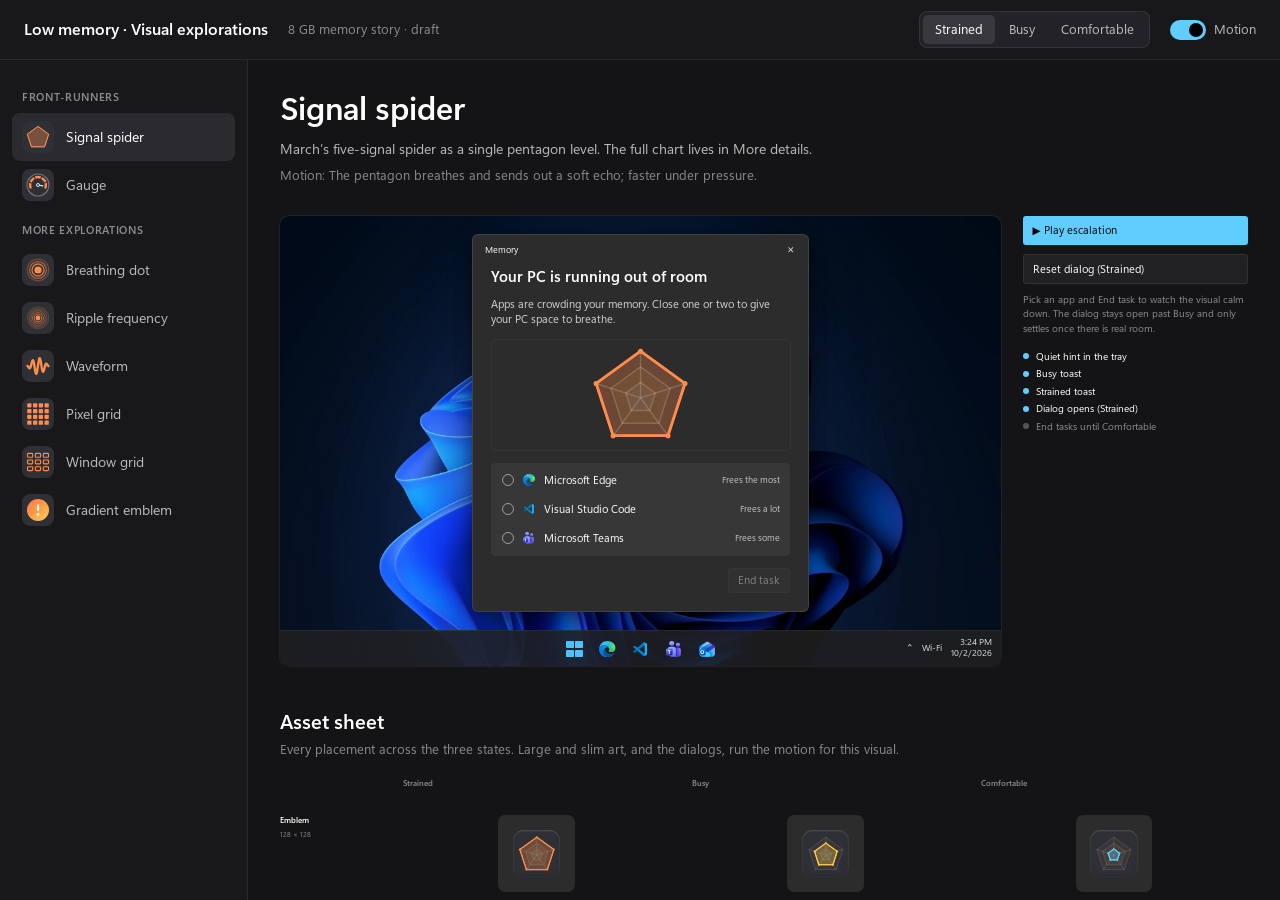
==== memory/index.html @ 3a10edb8 "Unlisted page for the 8GB memory visual explorations prototype The low memory dialog prototype needs" ====
<!doctype html>
<html lang="en"><head><meta charset="utf-8"><meta name="robots" content="noindex,nofollow"><meta name="viewport" content="width=device-width,initial-scale=1">
<title>Low memory · Visual explorations</title>
<style>
@font-face{font-family:'Segoe Sans';src:url([data-uri]) format('woff2');font-weight:100 900}
:root{--bg:#141416;--panel:#1c1c1f;--card:#2c2c2c;--line:rgba(255,255,255,.08);--text:#fff;--sub:rgba(255,255,255,.7);--dim:rgba(255,255,255,.5);--accent:#60cdff;--s0:#ff8c4d;--s1:#ffcc4d;--s2:#61ccff}
*{box-sizing:border-box}html,body{margin:0;height:100%}
body{background:var(--bg);color:var(--text);font-family:'Segoe Sans','Segoe UI Variable','Segoe UI',system-ui,sans-serif;font-size:14px;-webkit-font-smoothing:antialiased}
button{font:inherit;color:inherit}
.app{display:grid;grid-template-columns:248px 1fr;grid-template-rows:60px 1fr;height:100vh}
.top{grid-column:1/3;display:flex;align-items:center;gap:20px;padding:0 24px;border-bottom:1px solid var(--line);background:#18181b}
.top h1{font-size:16px;font-weight:600;margin:0}.top .sub{color:var(--dim);font-size:13px}
.top .sp{flex:1}
.seg{display:inline-flex;background:#232327;border:1px solid var(--line);border-radius:8px;padding:3px;gap:2px}
.seg button{border:0;background:none;padding:6px 12px;border-radius:5px;cursor:pointer;color:var(--sub);font-size:13px}
.seg button.on{background:#38383d;color:#fff}
.toggle{display:flex;align-items:center;gap:8px;cursor:pointer;color:var(--sub);font-size:13px;user-select:none}
.toggle i{width:36px;height:20px;border-radius:10px;background:#444;position:relative;transition:.2s}
.toggle i:after{content:'';position:absolute;top:3px;left:3px;width:14px;height:14px;border-radius:50%;background:#ddd;transition:.2s}
.toggle.on i{background:var(--accent)}.toggle.on i:after{left:19px;background:#000}
nav{border-right:1px solid var(--line);padding:16px 12px;overflow:auto;background:#18181b}
nav h4{font-size:11px;letter-spacing:.06em;text-transform:uppercase;color:var(--dim);margin:14px 10px 8px;font-weight:600}
nav button{display:flex;align-items:center;gap:12px;width:100%;border:0;background:none;padding:8px 10px;border-radius:8px;cursor:pointer;text-align:left;font-size:14px;color:var(--sub)}
nav button:hover{background:#232327}nav button.on{background:#2a2a2f;color:#fff}
nav button .ic{width:32px;height:32px;border-radius:8px;background:#2e3036;display:grid;place-items:center;flex:none}
main{overflow:auto;padding:28px 32px 80px}
.intro{display:flex;gap:40px;align-items:flex-start;margin-bottom:24px}
.intro h2{font-size:32px;font-weight:600;margin:0 0 8px}
.intro p{margin:0 0 6px;color:var(--sub);max-width:620px;line-height:1.5}
.intro .motion{color:var(--dim);font-size:13px}
/* desk */
.stage{width:max-content;display:flex;gap:28px;align-items:flex-start;margin-bottom:56px}
.desk{position:relative;width:960px;height:600px;border-radius:12px;overflow:hidden;background:#0b1830 url([data-uri]) center/cover;flex:none;box-shadow:0 0 0 1px var(--line)}
.taskbar{position:absolute;left:0;right:0;bottom:0;height:48px;background:rgba(32,32,32,.85);backdrop-filter:blur(30px);border-top:1px solid rgba(255,255,255,.06);display:flex;align-items:center;justify-content:center;gap:8px}
.taskbar .tb{width:36px;height:36px;border-radius:6px;display:grid;place-items:center}
.taskbar .tb svg{width:22px;height:22px}
.taskbar .start{width:22px;height:22px;display:grid;grid-template-columns:1fr 1fr;gap:2px}.taskbar .start b{background:#4cc2ff;border-radius:1px}
.tray{position:absolute;right:12px;bottom:0;height:48px;display:flex;align-items:center;gap:12px;color:rgba(255,255,255,.85);font-size:12px}
.chip{display:flex;align-items:center;gap:6px;padding:3px 8px 3px 6px;border-radius:6px;background:rgba(255,255,255,.07);transition:opacity .4s;opacity:0}
.chip.show{opacity:1}
.clock{text-align:right;line-height:1.3}
.toastlayer{position:absolute;right:12px;bottom:60px;width:364px}
.toast{background:#2c2c2c;border:1px solid rgba(255,255,255,.08);border-radius:8px;box-shadow:0 16px 40px rgba(0,0,0,.45);padding:13px 17px 16px;animation:tin .35s cubic-bezier(.2,.8,.2,1)}
@keyframes tin{from{transform:translateX(30px);opacity:0}to{transform:none;opacity:1}}
.toast .att{display:flex;align-items:center;gap:8px;color:var(--sub);font-size:12px;margin-bottom:12px}.toast .att span{flex:1}
.toast h5{margin:0 0 8px;font-size:14px;font-weight:600}.toast p{margin:0 0 14px;color:rgba(255,255,255,.79);line-height:1.45}
.btns{display:flex;gap:8px}
.b{border:0;border-radius:4px;padding:6px 13px;cursor:pointer;background:rgba(255,255,255,.06);border:1px solid rgba(255,255,255,.07)}
.b.p{background:var(--accent);color:#000;border-color:transparent}.b:disabled{opacity:.4;cursor:default}
.dlgwrap{position:absolute;inset:0 0 48px 0;display:grid;place-items:center}
.dlg{width:448px;background:#2c2c2c;border:1px solid rgba(255,255,255,.1);border-radius:8px;box-shadow:0 32px 64px rgba(0,0,0,.5),0 2px 21px rgba(0,0,0,.35);overflow:hidden;animation:din .3s cubic-bezier(.2,.8,.2,1)}
@keyframes din{from{transform:scale(.96);opacity:0}to{transform:none;opacity:1}}
.dlg .tbar{height:40px;display:flex;align-items:center;padding:0 0 0 16px;font-size:12px}.dlg .tbar span{flex:1}.dlg .tbar button{width:46px;height:40px;border:0;background:none;cursor:pointer;opacity:.8}
.dlg .ct{padding:4px 24px 24px}
.dlg h3{margin:0 0 12px;font-size:20px;font-weight:600;line-height:1.3}
.dlg .body{margin:0 0 16px;color:rgba(255,255,255,.79);line-height:1.45}
.art{width:398px;height:148px;border-radius:8px;background:#2c2c2c;box-shadow:inset 0 0 0 1px rgba(255,255,255,.06);overflow:hidden;display:block}
.dlg .art{margin-bottom:16px}
.apps{background:rgba(255,255,255,.05);border-radius:6px;padding:4px;margin-bottom:16px}
.row{display:flex;align-items:center;gap:12px;padding:10px 10px;border-radius:4px;cursor:pointer}
.row:hover{background:rgba(255,255,255,.04)}.row.sel{background:rgba(96,205,255,.12)}
.row svg{width:16px;height:16px;flex:none}.row .n{flex:1}.row .m{color:rgba(255,255,255,.7);font-size:12px}
.row .rad{width:16px;height:16px;border-radius:50%;border:1px solid rgba(255,255,255,.5);flex:none}.row.sel .rad{border:5px solid var(--accent)}
.foot{display:flex;justify-content:flex-end;gap:8px}
.desk-ctrl{display:flex;flex-direction:column;gap:12px;width:300px}
.desk-ctrl .b{width:100%;padding:9px 12px;text-align:left}
.hint{color:var(--dim);font-size:13px;line-height:1.5}
.steps{display:flex;flex-direction:column;gap:6px;margin-top:6px}
.steps div{display:flex;gap:10px;align-items:center;color:var(--dim);font-size:13px}.steps div.on{color:#fff}.steps i{width:8px;height:8px;border-radius:50%;background:#555;flex:none}.steps div.on i{background:var(--accent)}
/* sheet */
.sheet h3{font-size:20px;font-weight:600;margin:0 0 4px}.sheet>.hint{margin-bottom:20px}
.grid{width:max-content;display:grid;grid-template-columns:170px repeat(3,448px);column-gap:36px;row-gap:44px;align-items:start}
.colh{color:var(--dim);font-weight:600;font-size:13px}
.lab b{display:block;font-size:14px;font-weight:600;margin-bottom:4px}.lab span{color:var(--dim);font-size:12px}
.cell{display:flex;justify-content:center}
.tile{width:128px;height:128px;border-radius:12px;background:#2c2c2c;display:grid;place-items:center}
.tile .in{width:80px;height:80px;border-radius:18px;background:#2e3036;box-shadow:inset 0 -2.25px 6.5px rgba(0,0,0,.2),inset 0 .75px 3px rgba(255,255,255,.3);overflow:hidden}
.hdr{width:400px;height:140px;border-radius:8px;background:#2c2c2c;padding:34px 24px 0}
.hdr .t{display:flex;align-items:center;gap:12px;font-size:18px;font-weight:600}.hdr .s{color:rgba(255,255,255,.79);margin-top:10px}
.slim{width:398px;height:61px;border-radius:8px;background:#2c2c2c;overflow:hidden;box-shadow:inset 0 0 0 1px rgba(255,255,255,.06)}
.tm{width:420px;height:200px;border-radius:8px;background:#202020;box-shadow:inset 0 0 0 1px rgba(255,255,255,.08);padding:16px;position:relative}
.tm .side{width:220px;height:56px;border-radius:4px;background:rgba(255,255,255,.06);display:flex;align-items:center;gap:10px;padding:0 10px;position:relative}
.tm .side:before{content:'';position:absolute;left:2px;top:20px;width:3px;height:16px;border-radius:2px;background:var(--c)}
.tm .thumb{width:52px;height:36px;border-radius:3px;background:rgba(255,255,255,.03);display:grid;place-items:center}
.tm .side b{display:block;font-size:13px;font-weight:600}.tm .side span{font-size:12px;color:var(--c)}
.tm .h{display:flex;align-items:baseline;gap:10px;margin-top:24px;font-size:24px;font-weight:600}.tm .h em{font-style:normal;color:var(--c)}.tm .h small{margin-left:auto;font-size:12px;color:var(--dim);font-weight:400}
.tm .strip{position:absolute;left:16px;bottom:20px}
.det{width:448px;height:560px;border-radius:8px;background:#2c2c2c;box-shadow:0 0 0 1px rgba(255,255,255,.08);position:relative;font-size:11px}
.det .cap{position:absolute;left:16px;top:13px;font-size:12px}.det .x{position:absolute;right:18px;top:11px;font-size:12px;opacity:.8}
.det .feel{position:absolute;left:24px;top:52px;color:rgba(255,255,255,.8);font-size:14px}.det .word{position:absolute;left:24px;top:70px;font-size:36px;font-weight:600}
.det .div{position:absolute;left:24px;right:24px;top:136px;height:1px;background:rgba(255,255,255,.08)}
.det .md{position:absolute;left:24px;top:150px;font-size:13px;font-weight:600}.det .chev{position:absolute;right:30px;top:148px;opacity:.7}
.det .lbl{position:absolute;line-height:1.35;color:rgba(255,255,255,.75)}.det .lbl b{display:block;font-weight:600}
.det .foot2{position:absolute;left:24px;bottom:28px;color:rgba(255,255,255,.55);font-size:12px}
.esc{grid-column:2/5;display:flex;gap:20px;align-items:flex-start}
.esc .st{display:flex;flex-direction:column;gap:8px}.esc .st>span{color:var(--dim);font-size:12px}
.esc .arrow{color:rgba(255,255,255,.35);font-size:20px;margin-top:70px}
.esc .toast{animation:none;width:330px}
.esc .trayx{width:200px;background:#1f1f1f;border-radius:4px;padding:10px 12px;display:flex;gap:10px;align-items:center;color:rgba(255,255,255,.7);font-size:12px}
.esc .mini-dlg{width:323px;height:340px}.esc .mini-dlg>div{transform:scale(.72);transform-origin:top left;width:448px}
.esc .mini-dlg .dlg{animation:none}
svg *{transform-box:view-box}
.m-breathe{animation:breathe var(--dur) ease-in-out infinite}@keyframes breathe{0%,100%{transform:scale(.95)}50%{transform:scale(1.04)}}
.m-echo{animation:echo var(--dur) ease-out infinite}@keyframes echo{0%{transform:scale(1);opacity:.55}100%{transform:scale(1.3);opacity:0}}
.m-breathe-lg{animation:breatheLg var(--dur) ease-in-out infinite}@keyframes breatheLg{0%,100%{transform:scale(.9)}50%{transform:scale(1.08)}}
.m-halo{animation:halo var(--dur) ease-in-out infinite}@keyframes halo{0%,100%{transform:scale(.92);opacity:.5}50%{transform:scale(1.1);opacity:1}}
.m-tremor{animation:tremor calc(var(--dur) * .5) ease-in-out infinite alternate}@keyframes tremor{from{transform:rotate(calc(var(--amp) * -1))}to{transform:rotate(var(--amp))}}
.m-blink{animation:blink var(--dur) ease-in-out infinite}@keyframes blink{50%{opacity:.45}}
.m-emit{animation:emit var(--life) linear infinite;animation-delay:var(--delay)}@keyframes emit{0%{transform:scale(1);opacity:.95}100%{transform:scale(var(--scale));opacity:0}}
.m-scroll{animation:scroll calc(var(--dur) * 1.2) linear infinite}@keyframes scroll{from{transform:translateX(0)}to{transform:translateX(var(--L))}}
.m-twinkle{animation:twinkle var(--dur) ease-in-out infinite;animation-delay:var(--d)}@keyframes twinkle{50%{opacity:.3}}
.m-pulse{animation:pulse calc(var(--dur) * 1.5) ease-in-out infinite;animation-delay:var(--d)}@keyframes pulse{50%{opacity:.45}}
.m-glow{animation:glow calc(var(--dur) * 1.2) ease-out infinite}@keyframes glow{0%{transform:scale(1);opacity:.8}100%{transform:scale(1.7);opacity:0}}
body.still [class*="m-"]{animation:none!important}
@media (prefers-reduced-motion:reduce){[class*="m-"]{animation:none!important}}
</style></head><body>
<div class="app">
 <div class="top"><h1>Low memory · Visual explorations</h1><span class="sub">8 GB memory story · draft</span><span class="sp"></span>
  <div class="seg" id="stateSeg"></div>
  <div class="toggle on" id="motionT"><i></i>Motion</div></div>
 <nav id="nav"></nav>
 <main id="main"></main>
</div>
<script>
// Visual generators for the memory exploration prototype.
// Every function returns an SVG inner string. i: 0 Strained, 1 Busy, 2 Comfortable.
const C = ['#ff8c4d', '#ffcc4d', '#61ccff'];
const STATES = ['Strained', 'Busy', 'Comfortable'];
const GR = [['#FF7359', '#FF9E40', '#FFD166'], ['#FAA833', '#FFCC4D', '#FFE68C'], ['#8E7DFB', '#60CDFF', '#81E0ED']];
const DUR = [1, 2, 4]; // seconds per cycle (motion spec)
const VALS = [[0.9, 0.85, 0.68, 0.95, 0.82], [0.55, 0.62, 0.32, 0.72, 0.45], [0.2, 0.28, 0.15, 0.34, 0.12]];
const SIGNALS = ['Physical headroom', 'Commit pressure', 'Disk-backed page reads', 'Recent memory demand', 'Windows low-memory signal'];
const f1 = v => (+v).toFixed(1);
const zoneIdx = v => v < 0.4 ? 2 : v < 0.75 ? 1 : 0;
let UID = 0;
const P = (cx, cy, r, a) => [cx + r * Math.cos(a * Math.PI / 180), cy + r * Math.sin(a * Math.PI / 180)];
function arc(cx, cy, r, a0, a1) { const [x0, y0] = P(cx, cy, r, a0), [x1, y1] = P(cx, cy, r, a1); return `M${f1(x0)} ${f1(y0)} A${f1(r)} ${f1(r)} 0 ${Math.abs(a1 - a0) > 180 ? 1 : 0} 1 ${f1(x1)} ${f1(y1)}`; }
const org = (x, y) => `style="transform-origin:${f1(x)}px ${f1(y)}px"`;
const pentPts = (cx, cy, r) => [0, 1, 2, 3, 4].map(j => P(cx, cy, r, -90 + j * 72).map(f1).join(',')).join(' ');

// ---------- Signal spider (V10 pentagon level) ----------
const LV = [1, 2 / 3, 1 / 3];
function spider(cx, cy, R, i, simple, anim) {
  const sw = Math.max(1, R * 0.03); let s = '';
  if (!simple) {
    s += `<polygon points="${pentPts(cx, cy, R)}" fill="${C[0]}" fill-opacity="0.06"/><polygon points="${pentPts(cx, cy, R * 2 / 3)}" fill="${C[1]}" fill-opacity="0.06"/><polygon points="${pentPts(cx, cy, R / 3)}" fill="${C[2]}" fill-opacity="0.08"/>`;
    [1, 2 / 3, 1 / 3].forEach(k => s += `<polygon points="${pentPts(cx, cy, R * k)}" fill="none" stroke="#fff" stroke-opacity="0.2" stroke-width="${f1(sw)}" stroke-linejoin="round"/>`);
    for (let j = 0; j < 5; j++) { const [x, y] = P(cx, cy, R, -90 + j * 72); s += `<line x1="${f1(cx)}" y1="${f1(cy)}" x2="${f1(x)}" y2="${f1(y)}" stroke="#fff" stroke-opacity="0.2" stroke-width="${f1(sw)}"/>`; }
  } else s += `<polygon points="${pentPts(cx, cy, R)}" fill="none" stroke="#fff" stroke-opacity="0.35" stroke-width="${f1(Math.max(0.8, R * 0.06))}" stroke-linejoin="round"/>`;
  const isw = simple ? Math.max(1, R * 0.09) : sw * 2; const r = R * LV[i];
  let inner = `<polygon points="${pentPts(cx, cy, r)}" fill="${C[i]}" fill-opacity="${simple ? 0.35 : 0.25}" stroke="${C[i]}" stroke-width="${f1(isw)}" stroke-linejoin="round"/>`;
  if (!simple) [0, 1, 2, 3, 4].forEach(j => { const [x, y] = P(cx, cy, r, -90 + j * 72); inner += `<circle cx="${f1(x)}" cy="${f1(y)}" r="${f1(Math.max(1.5, R * 0.055))}" fill="${C[i]}"/>`; });
  let echo = '';
  if (anim && !simple) echo = `<g class="m-echo" ${org(cx, cy)}><polygon points="${pentPts(cx, cy, r)}" fill="none" stroke="${C[i]}" stroke-width="${f1(sw * 1.5)}" stroke-linejoin="round" vector-effect="non-scaling-stroke"/></g>`;
  return s + echo + `<g class="${anim ? 'm-breathe' : ''}" ${org(cx, cy)}>${inner}</g>`;
}

// ---------- Gauge ----------
function gauge(cx, cy, R, i, anim, opt = {}) {
  const lit = [5, 3, 1][i], frac = [0.92, 0.5, 0.1][i];
  let s = `<circle cx="${f1(cx)}" cy="${f1(cy)}" r="${f1(R)}" fill="${opt.face ? '#2e3036' : 'none'}" stroke="#6b6f78" stroke-width="${f1(Math.max(1.2, R * 0.07))}"/>`;
  const r = R * 0.72, sw = R * 0.22, start = 150, span = 240, n = 5, gapA = 8;
  for (let k = 0; k < n; k++) { const a0 = start + k * span / n + gapA / 2, a1 = start + (k + 1) * span / n - gapA / 2; const on = k < lit; s += `<path class="${anim && on && k === lit - 1 ? 'm-blink' : ''}" d="${arc(cx, cy, r, a0, a1)}" fill="none" stroke="${on ? C[i] : '#4a4d55'}" stroke-opacity="${on ? 1 : 0.7}" stroke-width="${f1(sw)}"/>`; }
  const na = start + span * frac; const [x, y] = P(cx, cy, r * 0.62, na);
  s += `<g class="${anim ? 'm-tremor' : ''}" ${org(cx, cy)}><line x1="${f1(cx)}" y1="${f1(cy)}" x2="${f1(x)}" y2="${f1(y)}" stroke="#e6e8ec" stroke-width="${f1(Math.max(1.2, R * 0.09))}" stroke-linecap="round"/></g>`;
  s += `<circle cx="${f1(cx)}" cy="${f1(cy)}" r="${f1(R * 0.14)}" fill="#2e3036" stroke="#e6e8ec" stroke-width="${f1(Math.max(1, R * 0.07))}"/>`;
  return s;
}

// ---------- Breathing dot ----------
function dot(cx, cy, s0, i, anim, mini) {
  const n = mini ? [3, 2, 1][i] : [4, 2, 1][i]; const r0 = mini ? s0 * 0.15 : Math.min(22, s0 * 0.15); const g = mini ? s0 * 0.1 : s0 * 0.075; const sw = mini ? s0 * 0.055 : Math.max(1.5, s0 * 0.022);
  let s = mini ? '' : `<circle class="${anim ? 'm-halo' : ''}" ${org(cx, cy)} cx="${cx}" cy="${cy}" r="${f1(r0 + (n + 1.2) * g)}" fill="${C[i]}" fill-opacity="0.07"/>`;
  let rings = ''; for (let j = n; j >= 1; j--) rings += `<circle cx="${cx}" cy="${cy}" r="${f1(r0 + j * g)}" fill="none" stroke="${C[i]}" stroke-opacity="${f1(1 - j * (mini ? 0.22 : 0.17))}" stroke-width="${f1(sw)}" vector-effect="non-scaling-stroke"/>`;
  s += `<g class="${anim ? 'm-breathe-lg' : ''}" ${org(cx, cy)}>${rings}</g><circle cx="${cx}" cy="${cy}" r="${f1(r0)}" fill="${C[i]}"/>`;
  return s;
}

// ---------- Ripple ----------
function ripple(cx, cy, w, h, i, anim) {
  const r0 = h * 0.095, gap = h * [0.06, 0.115, 0.22][i], maxR = Math.hypot(w, h) * 0.55; let s = '';
  if (anim) {
    const n = Math.ceil((maxR - r0) / gap); const life = n * DUR[i] / 2;
    for (let k = 0; k < n; k++) s += `<circle class="m-emit" style="transform-origin:${f1(cx)}px ${f1(cy)}px;--life:${f1(life)}s;--delay:-${f1(k * life / n)}s;--scale:${f1(maxR / r0)}" cx="${cx}" cy="${cy}" r="${f1(r0)}" fill="none" stroke="${C[i]}" stroke-width="${f1(Math.max(1.2, h * 0.014))}" vector-effect="non-scaling-stroke"/>`;
  } else for (let r = r0 + gap * 0.8; r < maxR; r += gap) s += `<circle cx="${cx}" cy="${cy}" r="${f1(r)}" fill="none" stroke="${C[i]}" stroke-opacity="${f1(Math.max(0.08, 0.85 * (1 - (r - r0) / maxR)))}" stroke-width="${f1(Math.max(1.2, h * 0.014))}"/>`;
  return s + `<circle cx="${cx}" cy="${cy}" r="${f1(r0)}" fill="${C[i]}"/>`;
}

// ---------- Waveform ----------
function wave(w, h, i, anim) {
  const cyc = [7, 3.5, 1.25][i] * (w / 398), amp = h * [0.21, 0.13, 0.05][i], cy = h / 2, L = w / cyc; const sw = Math.max(1.5, h * 0.02);
  const path = ph => { let d = ''; for (let x = -L; x <= w + 2; x += 2) { const y = cy + Math.sin((x / L) * 2 * Math.PI + ph) * amp; d += (d ? ' L' : 'M') + f1(x) + ' ' + f1(y); } return d; };
  const id = 'wm' + (UID++);
  const g = `<g class="${anim ? 'm-scroll' : ''}" style="--L:${f1(L)}px">` +
    `<path d="${path(0.9)}" fill="none" stroke="${C[i]}" stroke-opacity="0.18" stroke-width="${f1(sw * 0.7)}"/><path d="${path(0.45)}" fill="none" stroke="${C[i]}" stroke-opacity="0.38" stroke-width="${f1(sw * 0.7)}"/><path d="${path(0)}" fill="none" stroke="${C[i]}" stroke-width="${f1(sw)}" stroke-linecap="round"/></g>`;
  return `<defs><linearGradient id="${id}g" x1="0" x2="1"><stop offset="0" stop-color="#fff" stop-opacity="0"/><stop offset="0.12" stop-color="#fff"/><stop offset="0.88" stop-color="#fff"/><stop offset="1" stop-color="#fff" stop-opacity="0"/></linearGradient><mask id="${id}"><rect width="${w}" height="${h}" fill="url(#${id}g)"/></mask></defs><g mask="url(#${id})">${g}</g>`;
}

// ---------- Pixel grid ----------
function pixel(w, h, i, anim, rows, pad) {
  rows = rows || (h >= 100 ? 10 : h >= 55 ? 5 : h >= 38 ? 4 : 6); pad = pad ?? (h >= 100 ? 6 : h >= 55 ? 10 : 3);
  const gap = rows >= 8 ? 2 : rows >= 5 ? 1.5 : 1; const cell = (h - 2 * pad - (rows - 1) * gap) / rows; const cols = Math.floor((w - 2 * pad + gap) / (cell + gap)); const ox = (w - (cols * cell + (cols - 1) * gap)) / 2;
  const L = Math.max(1, Math.round([0.8, 0.45, 0.18][i] * rows)); let s = '';
  for (let c = 0; c < cols; c++) for (let r = 0; r < rows; r++) {
    const lit = r < L, soft = r === L && L < rows, top = r === L - 1; const x = ox + c * (cell + gap), y = pad + (rows - 1 - r) * (cell + gap);
    const cls = anim && (soft || top) ? 'm-twinkle' : '';
    s += `<rect class="${cls}" style="--d:${f1(-(c / cols) * DUR[i] * 2)}s" x="${f1(x)}" y="${f1(y)}" width="${f1(cell)}" height="${f1(cell)}" rx="${f1(Math.max(0.8, cell * 0.18))}" fill="${lit || soft ? C[i] : '#fff'}" fill-opacity="${lit ? 1 : soft ? 0.55 : 0.06}"/>`;
  }
  return s;
}

// ---------- Window grid ----------
function windows(w, h, i, anim) {
  const rows = h >= 100 ? 3 : 1, pad = h >= 100 ? 14 : h >= 55 ? 10 : 5, g = h >= 100 ? 8 : 6; const ch = (h - 2 * pad - (rows - 1) * g) / rows, cw = ch * 1.3;
  const cols = Math.floor((w - 2 * pad + g) / (cw + g)); const ox = (w - (cols * cw + (cols - 1) * g)) / 2; const sw = Math.max(1.2, ch * 0.06);
  const litN = Math.round([1, 0.6, 0.3][i] * rows * cols); let idx = 0, s = '';
  for (let r = 0; r < rows; r++) for (let c = 0; c < cols; c++) {
    const lit = idx < litN; const k = idx++; const x = ox + c * (cw + g), y = pad + (rows - 1 - r) * (ch + g); const col = lit ? C[i] : '#6b6f78';
    s += `<g class="${anim && lit ? 'm-pulse' : ''}" style="--d:${f1(-(k % 7) * DUR[i] / 7)}s"><rect x="${f1(x + sw / 2)}" y="${f1(y + sw / 2)}" width="${f1(cw - sw)}" height="${f1(ch - sw)}" rx="${f1(ch * 0.14)}" fill="${lit ? C[i] : 'none'}" fill-opacity="0.08" stroke="${col}" stroke-opacity="${lit ? 1 : 0.45}" stroke-width="${f1(sw)}"/><line x1="${f1(x + sw)}" y1="${f1(y + ch * 0.28)}" x2="${f1(x + cw - sw)}" y2="${f1(y + ch * 0.28)}" stroke="${col}" stroke-opacity="${lit ? 0.8 : 0.35}" stroke-width="${f1(sw * 0.8)}"/></g>`;
  }
  return s;
}
function windowsMini(s0, i) { const n = 3, g = s0 * 0.07, cw = (s0 * 0.92 - (n - 1) * g) / n, ch = cw * 0.8, oy = (s0 - (n * ch + (n - 1) * g)) / 2, ox = s0 * 0.04, L = [3, 2, 1][i], sw = Math.max(1, s0 * 0.045); let o = ''; for (let c = 0; c < n; c++) for (let r = 0; r < n; r++) { const lit = r < L; const x = ox + c * (cw + g), y = oy + (n - 1 - r) * (ch + g); o += `<rect x="${f1(x + sw / 2)}" y="${f1(y + sw / 2)}" width="${f1(cw - sw)}" height="${f1(ch - sw)}" rx="${f1(cw * 0.15)}" fill="none" stroke="${lit ? C[i] : '#6b6f78'}" stroke-opacity="${lit ? 1 : 0.6}" stroke-width="${f1(sw)}"/>`; } return o; }

// ---------- Gradient emblem ----------
function gradDef(id, i) { return `<defs><linearGradient id="${id}" x1="0" y1="0" x2="1" y2="1"><stop offset="0" stop-color="${GR[i][0]}"/><stop offset="0.5" stop-color="${GR[i][1]}"/><stop offset="1" stop-color="${GR[i][2]}"/></linearGradient></defs>`; }
function glyph(cx, cy, r, i) { if (i === 2) return `<path d="M${f1(cx - r * 0.42)} ${f1(cy + r * 0.02)} L${f1(cx - r * 0.12)} ${f1(cy + r * 0.32)} L${f1(cx + r * 0.45)} ${f1(cy - r * 0.3)}" fill="none" stroke="#fff" stroke-width="${f1(r * 0.2)}" stroke-linecap="round" stroke-linejoin="round"/>`; return `<rect x="${f1(cx - r * 0.1)}" y="${f1(cy - r * 0.52)}" width="${f1(r * 0.2)}" height="${f1(r * 0.62)}" rx="${f1(r * 0.1)}" fill="#fff"/><circle cx="${f1(cx)}" cy="${f1(cy + r * 0.4)}" r="${f1(r * 0.12)}" fill="#fff"/>`; }
function gradient(cx, cy, r, i, anim, band) {
  const id = 'gr' + (UID++); let s = gradDef(id, i);
  if (band) s += `<rect x="${f1(band.x)}" y="${f1(cy - band.h / 2)}" width="${f1(band.w)}" height="${f1(band.h)}" rx="${f1(band.h / 2)}" fill="url(#${id})" fill-opacity="0.22"/>`;
  if (anim) s += `<circle class="m-glow" ${org(cx, cy)} cx="${f1(cx)}" cy="${f1(cy)}" r="${f1(r)}" fill="none" stroke="url(#${id})" stroke-width="${f1(Math.max(1.5, r * 0.08))}" vector-effect="non-scaling-stroke"/>`;
  return s + `<circle cx="${f1(cx)}" cy="${f1(cy)}" r="${f1(r)}" fill="url(#${id})"/>` + glyph(cx, cy, r, i);
}

// ---------- Family registry ----------
const FAMILIES = [
  { id: 'spider', name: 'Signal spider', blurb: 'March’s five-signal spider as a single pentagon level. The full chart lives in More details.', motion: 'The pentagon breathes and sends out a soft echo; faster under pressure.' },
  { id: 'gauge', name: 'Gauge', blurb: 'The outline gauge. Segments light up with pressure; the needle settles back as you recover.', motion: 'The needle trembles around its reading; bigger and quicker when strained, nearly still when comfortable.' },
  { id: 'dot', name: 'Breathing dot', blurb: 'A dot that breathes. Rings gather around it under pressure and fall away as you recover.', motion: 'Rings breathe in and out: about once a second when strained, every four seconds when comfortable.' },
  { id: 'ripple', name: 'Ripple frequency', blurb: 'Rings leave the center at a steady rate. Tight and frequent when strained, wide and slow when calm.', motion: 'Rings keep emitting from the center; the rate and spacing carry the state.' },
  { id: 'wave', name: 'Waveform', blurb: 'A single pulse line. More cycles and a taller swing under pressure, a slow low swell when calm.', motion: 'The line scrolls like a monitor; speed and frequency rise with pressure.' },
  { id: 'pixel', name: 'Pixel grid', blurb: 'Memory as a grid of cells that fills from the bottom, straight across. Orderly, never a bar.', motion: 'The top rows shimmer across the grid; quicker under pressure.' },
  { id: 'window', name: 'Window grid', blurb: 'Open windows as outlined cells. More of them light up as memory fills.', motion: 'Lit windows pulse softly in sequence.' },
  { id: 'gradient', name: 'Gradient emblem', blurb: 'The simplest option: a gradient emblem with a check or alert. Color carries the state.', motion: 'A soft glow pulses out of the emblem.' },
];

// art for any slot. w,h = box. anim bool.
function art(k, i, w, h, anim) {
  const cx = w / 2, cy = h / 2;
  switch (k) {
    case 'spider': return h >= 90 ? spider(cx, h * 0.53, h * 0.42, i, false, anim) : spider(cx, h * 0.53, h * 0.43, i, h < 50, anim);
    case 'gauge': return h >= 90 ? gauge(cx, h * 0.8, h * 0.64, i, anim) : gauge(cx, cy, h * 0.44, i, anim);
    case 'dot': return dot(cx, cy, h, i, anim);
    case 'ripple': return ripple(cx, cy, w, h, i, anim);
    case 'wave': return wave(w, h, i, anim);
    case 'pixel': return pixel(w, h, i, anim);
    case 'window': return windows(w, h, i, anim);
    case 'gradient': return gradient(cx, cy, h * 0.3, i, anim, { x: w * 0.12, w: w * 0.76, h: h * 0.18 });
  }
}
// small symbol (header, tray, toast, thumbnails)
function mini(k, i, s) {
  const m = s / 2;
  switch (k) {
    case 'spider': return spider(m, m * 1.06, s * 0.47, i, true, false);
    case 'gauge': return gauge(m, m, s * 0.46, i, false);
    case 'dot': return dot(m, m, s, i, false, true);
    case 'ripple': { let o = ''; const g = s * [0.07, 0.11, 0.17][i]; for (let r = s * 0.16; r < s * 0.5; r += g) o += `<circle cx="${m}" cy="${m}" r="${f1(r)}" fill="none" stroke="${C[i]}" stroke-opacity="${f1(Math.max(0.2, 1 - r / (s * 0.5)))}" stroke-width="${f1(s * 0.045)}"/>`; return o + `<circle cx="${m}" cy="${m}" r="${f1(s * 0.1)}" fill="${C[i]}"/>`; }
    case 'wave': { const [cyc, amp] = [[3, 0.34], [1.6, 0.22], [0.8, 0.09]][i]; let d = ''; for (let x = s * 0.06; x <= s * 0.94; x += s / 40) { const t = (x - s * 0.06) / (s * 0.88); const y = m + Math.sin(t * cyc * 2 * Math.PI) * amp * s * Math.sin(Math.PI * t); d += (d ? ' L' : 'M') + f1(x) + ' ' + f1(y); } return `<path d="${d}" fill="none" stroke="${C[i]}" stroke-width="${f1(s * 0.1)}" stroke-linecap="round" stroke-linejoin="round"/>`; }
    case 'pixel': { const n = 4, g = s * 0.06, cell = (s * 0.9 - (n - 1) * g) / n, ox = s * 0.05, L = [4, 2, 1][i]; let o = ''; for (let c = 0; c < n; c++) for (let r = 0; r < n; r++) { const lit = r < L; o += `<rect x="${f1(ox + c * (cell + g))}" y="${f1(ox + (n - 1 - r) * (cell + g))}" width="${f1(cell)}" height="${f1(cell)}" rx="${f1(cell * 0.2)}" fill="${lit ? C[i] : '#fff'}" fill-opacity="${lit ? 1 : 0.14}"/>`; } return o; }
    case 'window': return windowsMini(s, i);
    case 'gradient': return gradient(m, m, s * 0.46, i, false);
  }
}
// emblem inside the 80px tile
function emblem(k, i, anim) {
  switch (k) {
    case 'spider': return spider(40, 42, 30, i, false, anim);
    case 'gauge': return gauge(40, 40, 30, i, anim);
    case 'dot': return dot(40, 40, 80, i, anim, true).replace('<g class=""', `<g class="${anim ? 'm-breathe-lg' : ''}"`);
    case 'ripple': return ripple(40, 40, 80, 80, i, anim);
    case 'wave': return wave(80, 80, i, anim);
    case 'pixel': return mini('pixel', i, 80).replace(/<rect /g, '<rect transform="translate(10 10) scale(0.75)" ');
    case 'window': return windowsMini(64, i).replace(/<rect /g, '<rect transform="translate(8 8)" ');
    case 'gradient': return gradient(40, 40, 26, i, anim);
  }
}
const svg = (w, h, inner, cls = '') => `<svg class="${cls}" width="${w}" height="${h}" viewBox="0 0 ${w} ${h}" xmlns="http://www.w3.org/2000/svg">${inner}</svg>`;

const ICONS={"browser": "<svg viewBox=\"0 0 48 48\" fill=\"none\" xmlns=\"http://www.w3.org/2000/svg\"><g clip-path=\"url(#clip0_41_2351)\"><path d=\"M43.322 35.7253C42.6825 36.0603 42.0229 36.3555 41.347 36.6092C39.1943 37.4143 36.9141 37.8248 34.6158 37.8211C25.7431 37.8211 18.0139 31.7176 18.0139 23.8857C18.0255 22.8359 18.317 21.8083 18.8584 20.9088C19.3998 20.0093 20.1714 19.270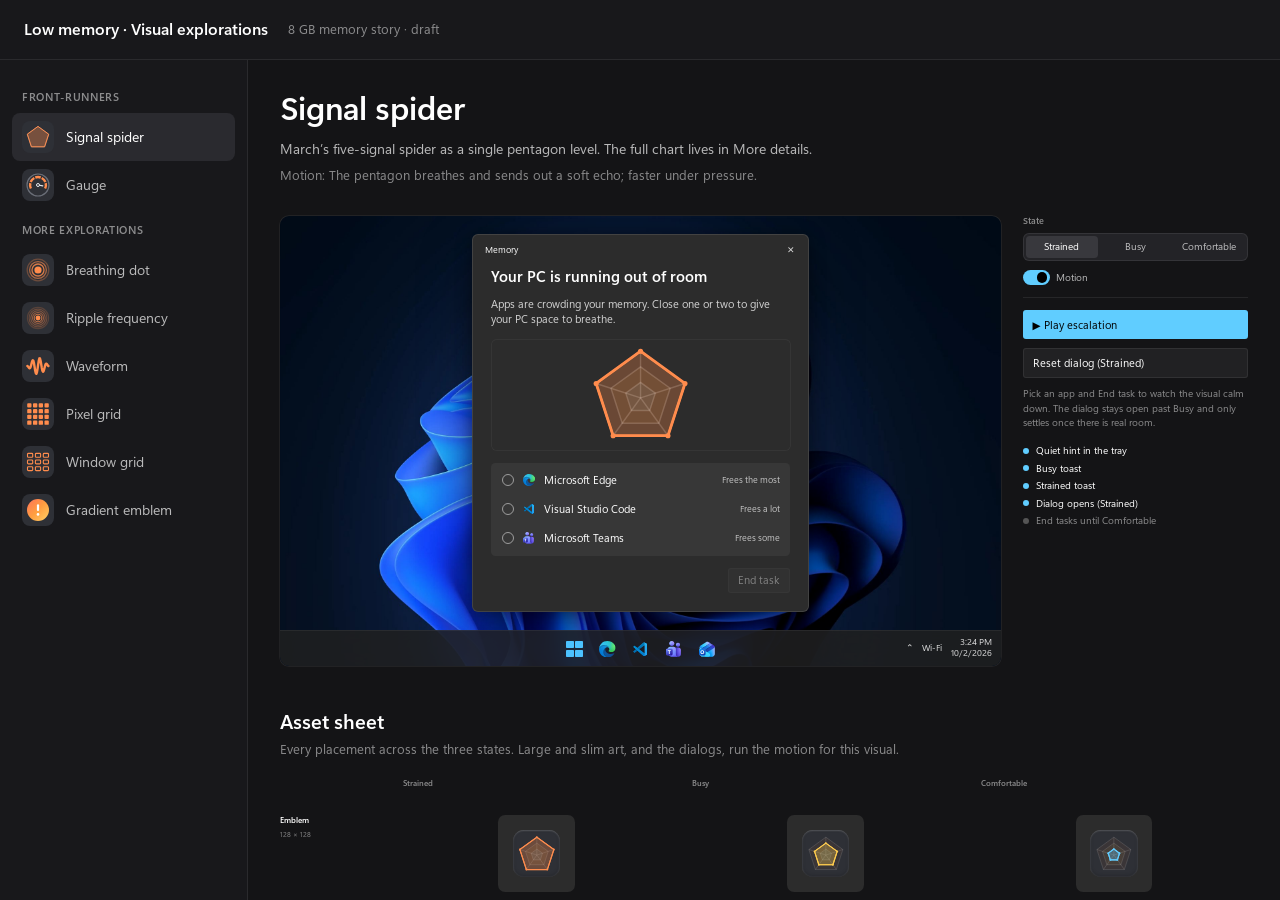
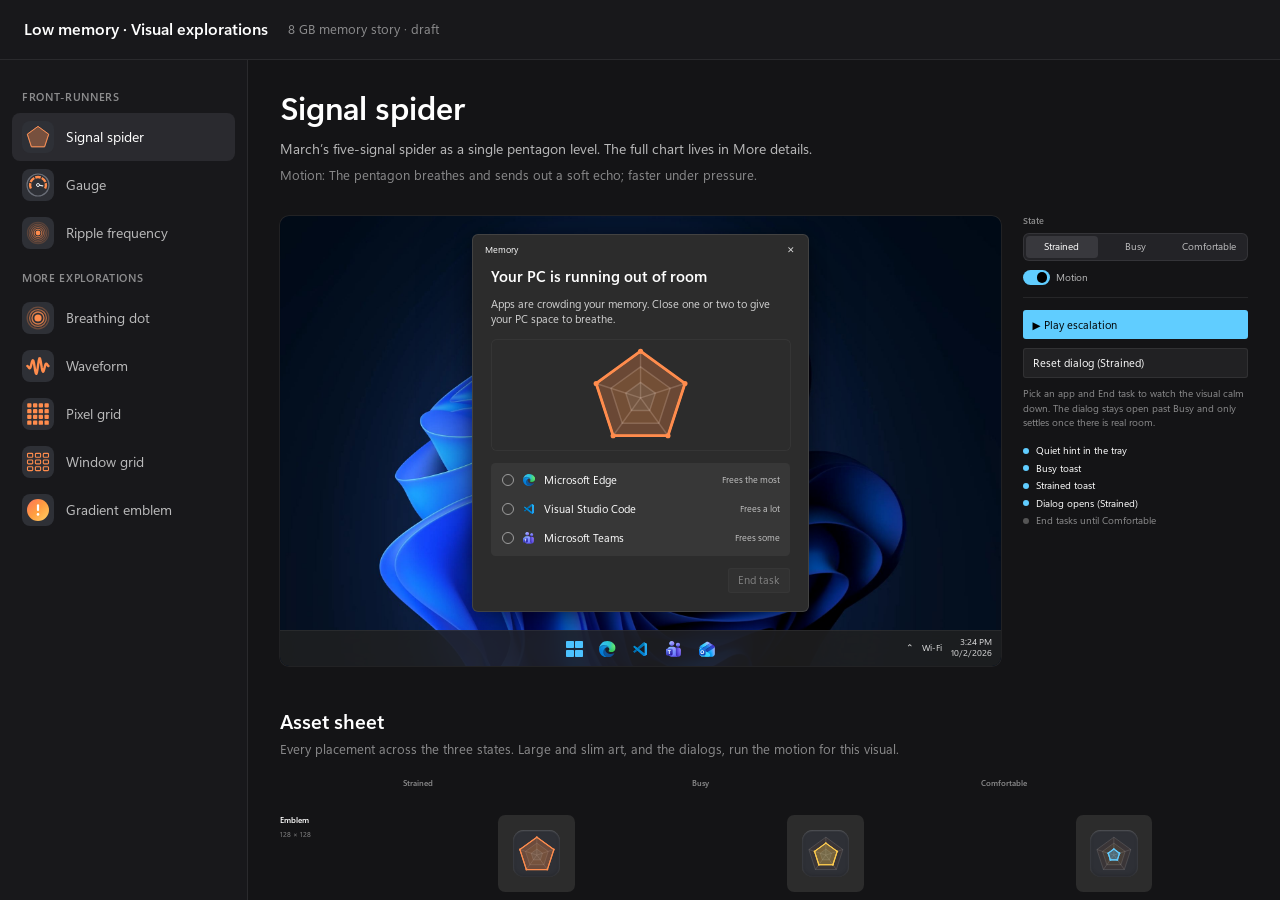
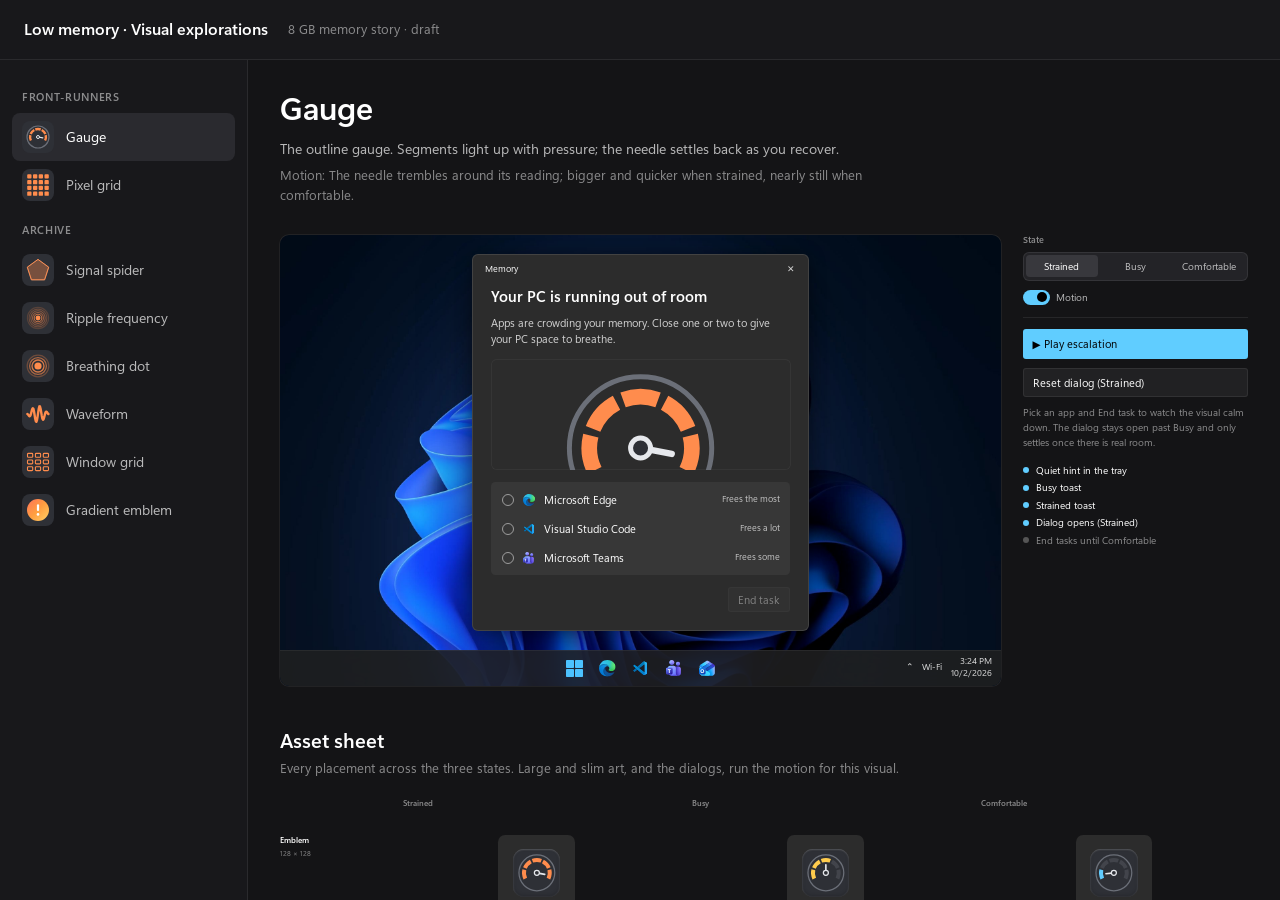
